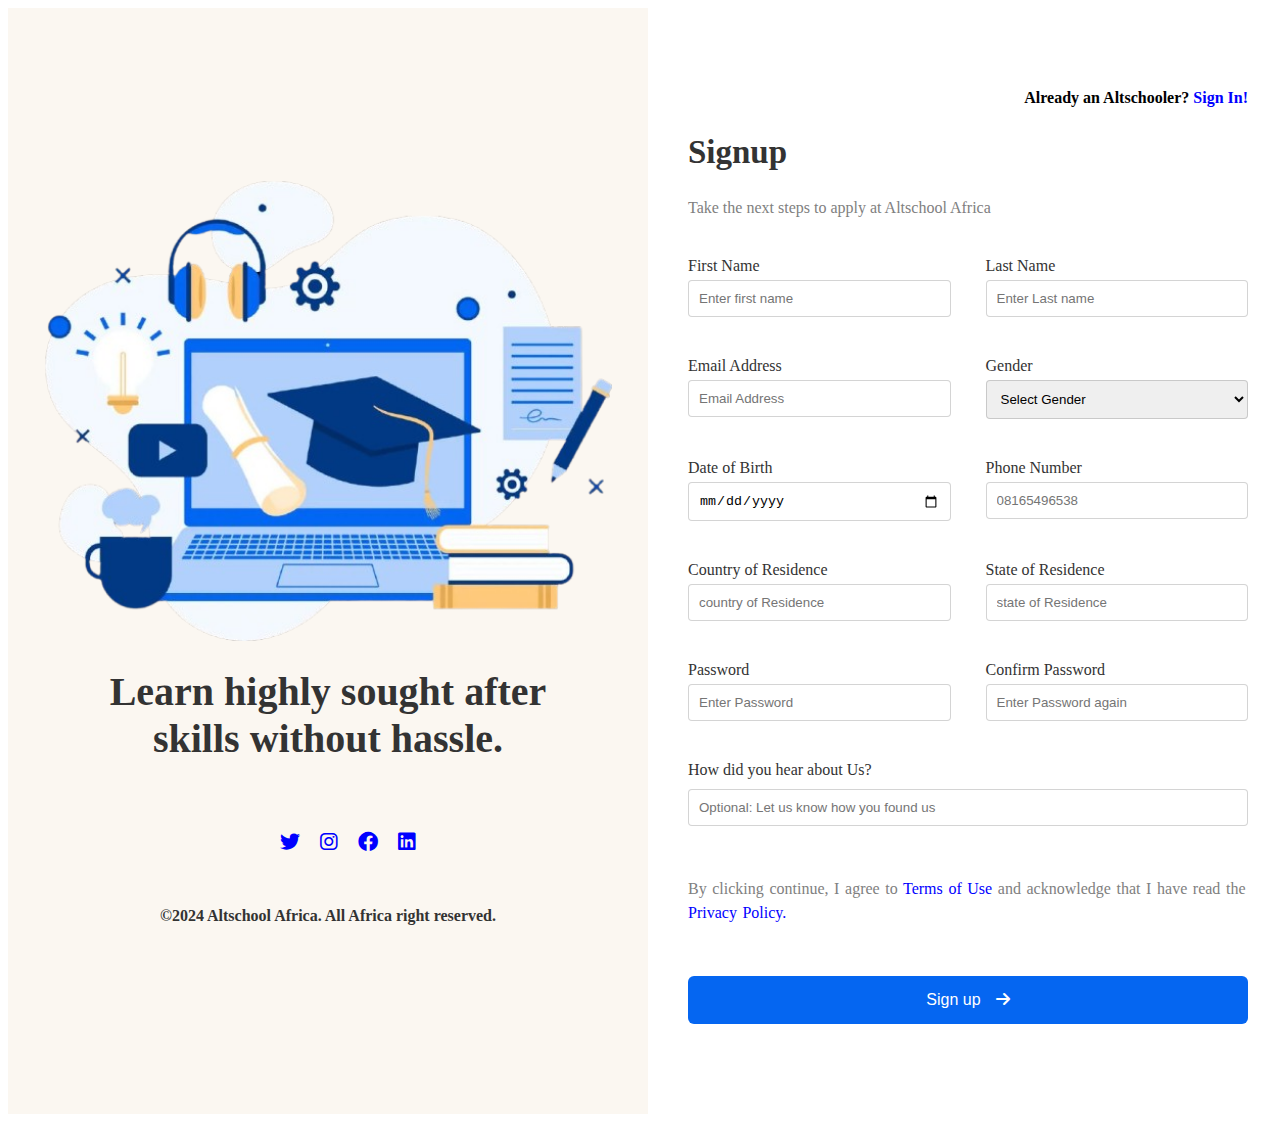
==== style/form.html @ a6e6399a "Altschool html assignment" ====
<!DOCTYPE html>
<html lang="en">
<head>
    <meta charset="UTF-8">
    <meta name="viewport" content="width=device-width, initial-scale=1.0">
    <title>AltSchool Form page</title>
    <link href="https://cdnjs.cloudflare.com/ajax/libs/font-awesome/6.0.0/css/all.min.css" rel="stylesheet">
    <link href="../style/form.css" rel="stylesheet">
</head>
<body>
    <body>
        <main>
          <section class="image">
            <div class="background-image"></div>
    
            <h1>Learn highly sought after <br />skills without hassle.</h1>
            <nav>
              <ul>
                <li>
                  <a href="https://twitter.com/yourprofile" target="_blank">
                    <i class="fa-brands fa-twitter"></i>
                  </a>
                </li>
                <li>
                  <a href="https://Instagram.com/yourprofile" target="_blank">
                    <i class="fa-brands fa-instagram"></i>
                  </a>
                </li>
                <li>
                  <a href="https://facebook.com" target="_blank">
                    <i class="fa-brands fa-facebook"></i>
                  </a>
                </li>
                <li>
                  <a href="https://linkedin.com" target="_blank">
                    <i class="fa-brands fa-linkedin"></i>
                  </a>
                </li>
              </ul>
            </nav>
    
            <footer>
              <strong>
                <p>
                  &copy;2024 Altschool Africa. All Africa right reserved.
                </p></strong
              >
            </footer>
          </section>
          <section class="section1">
            <p class="p1">
              Already an Altschooler? <a href="singin.html"> Sign In!</a>
            </p>
    
            <h2>Signup</h2>
            <p>Take the next steps to apply at Altschool Africa</p>
    
            <form class="form-wrapper" action="#">
              <div class="grid">
                <label for="name">First Name</label> <br />
                <input type="text" placeholder="Enter first name" required />
              </div>
    
              <div class="grid">
                <label>Last Name</label> <br />
                <input type="text" placeholder="Enter Last name" required />
              </div>
              <div class="grid">
                <label for="name">Email Address</label> <br />
                <input type="email" placeholder="Email Address" required />
              </div>
              <div class="grid">
                <label for="gender"> Gender</label> <br />
                <select name="gender" id="gender" required>
                  <option value="#">Select Gender</option>
                  <option value="Male">Male</option>
                  <option value="Female">Female</option>
                </select>
              </div>
    
              <div class="grid">
                <label for="dob">Date of Birth</label> <br />
                <input type="date" id="dob" name="dob" required />
              </div>
    
              <div class="grid">
                <label for="phone">Phone Number</label> <br />
                <input type="tel" placeholder="08165496538" id="phone" required />
              </div>
    
              <div class="grid">
                <label for="country-code">Country of Residence</label> <br />
                <input type="text" placeholder="country of Residence" required />
              </div>
              <div class="grid">
                <label for="sor"> State of Residence </label> <br />
                <input type="text" placeholder="state of Residence" required />
              </div>
    
              <div class="grid">
                <label for="password">Password</label> <br />
                <input
                  class="input-1"
                  type="password"
                  required
                  placeholder="Enter Password"
                />
              </div>
    
              <div class="grid">
                <label for="password">Confirm Password</label> <br />
                <input
                  class="input-1"
                  type="password"
                  required
                  placeholder="Enter Password again"
                />
              </div>
    
              <div class="about-us">
                <label for="About us">How did you hear about Us?</label> <br />
                <input
                  type="text"
                  placeholder="Optional: Let us know how you found us"
                  required
                />
              </div>
    
              <div class="terms-of-use">
                <p>
                  By clicking continue, I agree to
                  <a href="a">Terms of Use</a>
                  and acknowledge that I have read the
                  <a href="a">Privacy Policy.</a>
                </p>
              </div>
              <button type="submit">
                Sign up<i class="fa-solid fa-arrow-right"></i>
              </button>
            </form>
          </section>
        </main>
      </body>
    </html>
---- style/form.css ----
. {
  margin: 0;
  padding: 0;
  box-sizing: border-box;
  text-decoration: none;
}
main {
  font-family: "Inter", serif;
  background-color: #f9f9f9;
  color: #333;
  width: 100vw;
  min-height: 100vh;
  display: flex;
}
.image {
  background-color: rgb(251, 247, 241);
  width: 50%;
  display: flex;
  flex-direction: column;
  align-items: center;
  justify-content: center;
}
.background-image {
  background-image: url(../style/image/altschools.png);
  width: 750px;
  height: 400px;
  background-position: center;
  background-size: contain;
  background-repeat: no-repeat;
  padding: 30px;
}
.image h1 {
  margin-bottom: 1rem;
  font-size: 40px;
  font-weight: 600;
  text-align: center;
}

nav ul {
  display: flex;
  justify-content: space-around;
  gap: 10px;
  margin-top: 3rem;
  margin-bottom: 2rem;
}
nav ul li {
  list-style: none;
  font-size: 20px;
  justify-content: center;
  padding: 5px;
  margin: 0 auto;
}
.image footer p {
  text-align: center;
  font-size: 16px;
}
.section1 {
  background-color: white;
  padding: 60px 40px;
  width: 50%;
}
.section1 .p1 {
  color: black;
  font-weight: 700;
  text-align: right;
  margin-top: 1.3rem;
  margin-left: 2.2rem;
}
a {
  text-decoration: none;
  color: blue;
}
a:visited {
  color: blue;
}
.section1 h2 {
  font-size: 33px;
  color: #333;
}
.section1 p {
  margin-top: 1rem;
  color: grey;
}
.form-wrapper {
  display: grid;
  grid-template-columns: 1fr 1fr;
  gap: 35px;
  margin-top: 40px;
}

.grid input {
  width: 100%;
  padding: 10px;
  border-radius: 4px;
  margin: 5px 0;

  border: 0.1px solid rgba(128, 128, 128, 0.337);
  box-sizing: border-box;
}
.grid select {
  width: 100%;
  padding: 10px;
  margin: 5px 0;
  border-radius: 4px;
  border: 0.1px solid rgba(128, 128, 128, 0.337);
  box-sizing: border-box;
}
.about-us {
  grid-column: span 2;
}
.about-us input {
  width: 100%;
  padding: 10px;
  border-radius: 4px;
  margin-top: 10px;
  border: 0.1px solid rgba(128, 128, 128, 0.337);
  box-sizing: border-box;
}
.terms-of-use {
  grid-column: span 2;
  font-size: 16px;
  color: gray;
  line-height: 1.5rem;
  word-spacing: 0.1rem;
}
.form-wrapper button {
  width: 100%;
  padding: 15px;
  grid-column: span 2;
  background-color: #0566f1;
  border: none;
  margin-bottom: 30px;
  border-radius: 6px;
  color: white;
  font-size: 16px;
}
.form-wrapper button i {
  margin-left: 15px;
}
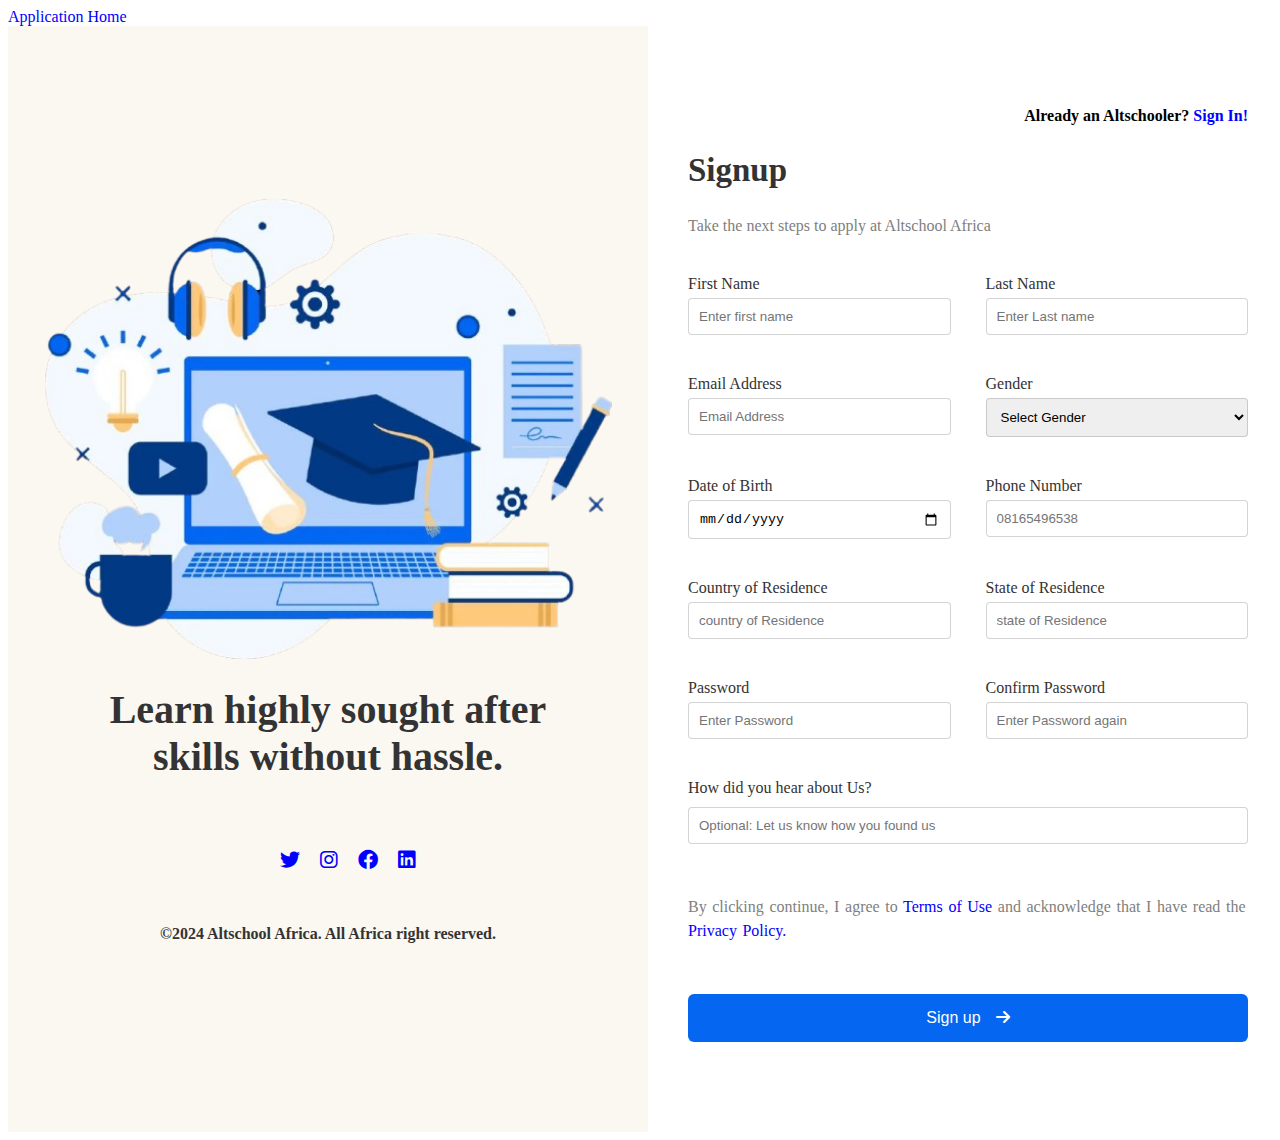
==== commit efa97bf4: "I add index.html and form.html" ====
--- a/style/form.html
+++ b/style/form.html
@@ -1,144 +1,148 @@
 <!DOCTYPE html>
 <html lang="en">
-<head>
-    <meta charset="UTF-8">
-    <meta name="viewport" content="width=device-width, initial-scale=1.0">
+  <head>
+    <meta charset="UTF-8" />
+    <meta name="viewport" content="width=device-width, initial-scale=1.0" />
     <title>AltSchool Form page</title>
-    <link href="https://cdnjs.cloudflare.com/ajax/libs/font-awesome/6.0.0/css/all.min.css" rel="stylesheet">
-    <link href="../style/form.css" rel="stylesheet">
-</head>
-<body>
-    <body>
-        <main>
-          <section class="image">
-            <div class="background-image"></div>
-    
-            <h1>Learn highly sought after <br />skills without hassle.</h1>
-            <nav>
-              <ul>
-                <li>
-                  <a href="https://twitter.com/yourprofile" target="_blank">
-                    <i class="fa-brands fa-twitter"></i>
-                  </a>
-                </li>
-                <li>
-                  <a href="https://Instagram.com/yourprofile" target="_blank">
-                    <i class="fa-brands fa-instagram"></i>
-                  </a>
-                </li>
-                <li>
-                  <a href="https://facebook.com" target="_blank">
-                    <i class="fa-brands fa-facebook"></i>
-                  </a>
-                </li>
-                <li>
-                  <a href="https://linkedin.com" target="_blank">
-                    <i class="fa-brands fa-linkedin"></i>
-                  </a>
-                </li>
-              </ul>
-            </nav>
-    
-            <footer>
-              <strong>
-                <p>
-                  &copy;2024 Altschool Africa. All Africa right reserved.
-                </p></strong
-              >
-            </footer>
-          </section>
-          <section class="section1">
-            <p class="p1">
-              Already an Altschooler? <a href="singin.html"> Sign In!</a>
+    <link
+      href="https://cdnjs.cloudflare.com/ajax/libs/font-awesome/6.0.0/css/all.min.css"
+      rel="stylesheet"
+    />
+    <link href="../style/form.css" rel="stylesheet" />
+  </head>
+  <body>
+    <a href="../style/form.html">Application</a>
+    <a href="../index.html">Home</a>
+    <main>
+      <section class="image">
+        <div class="background-image"></div>
+
+        <h1>Learn highly sought after <br />skills without hassle.</h1>
+        <nav>
+          <ul>
+            <li>
+              <a href="https://twitter.com/yourprofile" target="_blank">
+                <i class="fa-brands fa-twitter"></i>
+              </a>
+            </li>
+            <li>
+              <a href="https://Instagram.com/yourprofile" target="_blank">
+                <i class="fa-brands fa-instagram"></i>
+              </a>
+            </li>
+            <li>
+              <a href="https://facebook.com" target="_blank">
+                <i class="fa-brands fa-facebook"></i>
+              </a>
+            </li>
+            <li>
+              <a href="https://linkedin.com" target="_blank">
+                <i class="fa-brands fa-linkedin"></i>
+              </a>
+            </li>
+          </ul>
+        </nav>
+
+        <footer>
+          <strong>
+            <p>
+              &copy;2024 Altschool Africa. All Africa right reserved.
+            </p></strong
+          >
+        </footer>
+      </section>
+      <section class="section1">
+        <p class="p1">
+          Already an Altschooler? <a href="singin.html"> Sign In!</a>
+        </p>
+
+        <h2>Signup</h2>
+        <p>Take the next steps to apply at Altschool Africa</p>
+
+        <form class="form-wrapper" action="#">
+          <div class="grid">
+            <label for="name">First Name</label> <br />
+            <input type="text" placeholder="Enter first name" required />
+          </div>
+
+          <div class="grid">
+            <label>Last Name</label> <br />
+            <input type="text" placeholder="Enter Last name" required />
+          </div>
+          <div class="grid">
+            <label for="name">Email Address</label> <br />
+            <input type="email" placeholder="Email Address" required />
+          </div>
+          <div class="grid">
+            <label for="gender"> Gender</label> <br />
+            <select name="gender" id="gender" required>
+              <option value="#">Select Gender</option>
+              <option value="Male">Male</option>
+              <option value="Female">Female</option>
+            </select>
+          </div>
+
+          <div class="grid">
+            <label for="dob">Date of Birth</label> <br />
+            <input type="date" id="dob" name="dob" required />
+          </div>
+
+          <div class="grid">
+            <label for="phone">Phone Number</label> <br />
+            <input type="tel" placeholder="08165496538" id="phone" required />
+          </div>
+
+          <div class="grid">
+            <label for="country-code">Country of Residence</label> <br />
+            <input type="text" placeholder="country of Residence" required />
+          </div>
+          <div class="grid">
+            <label for="sor"> State of Residence </label> <br />
+            <input type="text" placeholder="state of Residence" required />
+          </div>
+
+          <div class="grid">
+            <label for="password">Password</label> <br />
+            <input
+              class="input-1"
+              type="password"
+              required
+              placeholder="Enter Password"
+            />
+          </div>
+
+          <div class="grid">
+            <label for="password">Confirm Password</label> <br />
+            <input
+              class="input-1"
+              type="password"
+              required
+              placeholder="Enter Password again"
+            />
+          </div>
+
+          <div class="about-us">
+            <label for="About us">How did you hear about Us?</label> <br />
+            <input
+              type="text"
+              placeholder="Optional: Let us know how you found us"
+              required
+            />
+          </div>
+
+          <div class="terms-of-use">
+            <p>
+              By clicking continue, I agree to
+              <a href="a">Terms of Use</a>
+              and acknowledge that I have read the
+              <a href="a">Privacy Policy.</a>
             </p>
-    
-            <h2>Signup</h2>
-            <p>Take the next steps to apply at Altschool Africa</p>
-    
-            <form class="form-wrapper" action="#">
-              <div class="grid">
-                <label for="name">First Name</label> <br />
-                <input type="text" placeholder="Enter first name" required />
-              </div>
-    
-              <div class="grid">
-                <label>Last Name</label> <br />
-                <input type="text" placeholder="Enter Last name" required />
-              </div>
-              <div class="grid">
-                <label for="name">Email Address</label> <br />
-                <input type="email" placeholder="Email Address" required />
-              </div>
-              <div class="grid">
-                <label for="gender"> Gender</label> <br />
-                <select name="gender" id="gender" required>
-                  <option value="#">Select Gender</option>
-                  <option value="Male">Male</option>
-                  <option value="Female">Female</option>
-                </select>
-              </div>
-    
-              <div class="grid">
-                <label for="dob">Date of Birth</label> <br />
-                <input type="date" id="dob" name="dob" required />
-              </div>
-    
-              <div class="grid">
-                <label for="phone">Phone Number</label> <br />
-                <input type="tel" placeholder="08165496538" id="phone" required />
-              </div>
-    
-              <div class="grid">
-                <label for="country-code">Country of Residence</label> <br />
-                <input type="text" placeholder="country of Residence" required />
-              </div>
-              <div class="grid">
-                <label for="sor"> State of Residence </label> <br />
-                <input type="text" placeholder="state of Residence" required />
-              </div>
-    
-              <div class="grid">
-                <label for="password">Password</label> <br />
-                <input
-                  class="input-1"
-                  type="password"
-                  required
-                  placeholder="Enter Password"
-                />
-              </div>
-    
-              <div class="grid">
-                <label for="password">Confirm Password</label> <br />
-                <input
-                  class="input-1"
-                  type="password"
-                  required
-                  placeholder="Enter Password again"
-                />
-              </div>
-    
-              <div class="about-us">
-                <label for="About us">How did you hear about Us?</label> <br />
-                <input
-                  type="text"
-                  placeholder="Optional: Let us know how you found us"
-                  required
-                />
-              </div>
-    
-              <div class="terms-of-use">
-                <p>
-                  By clicking continue, I agree to
-                  <a href="a">Terms of Use</a>
-                  and acknowledge that I have read the
-                  <a href="a">Privacy Policy.</a>
-                </p>
-              </div>
-              <button type="submit">
-                Sign up<i class="fa-solid fa-arrow-right"></i>
-              </button>
-            </form>
-          </section>
-        </main>
-      </body>
-    </html>+          </div>
+          <button type="submit">
+            Sign up<i class="fa-solid fa-arrow-right"></i>
+          </button>
+        </form>
+      </section>
+    </main>
+  </body>
+</html>
